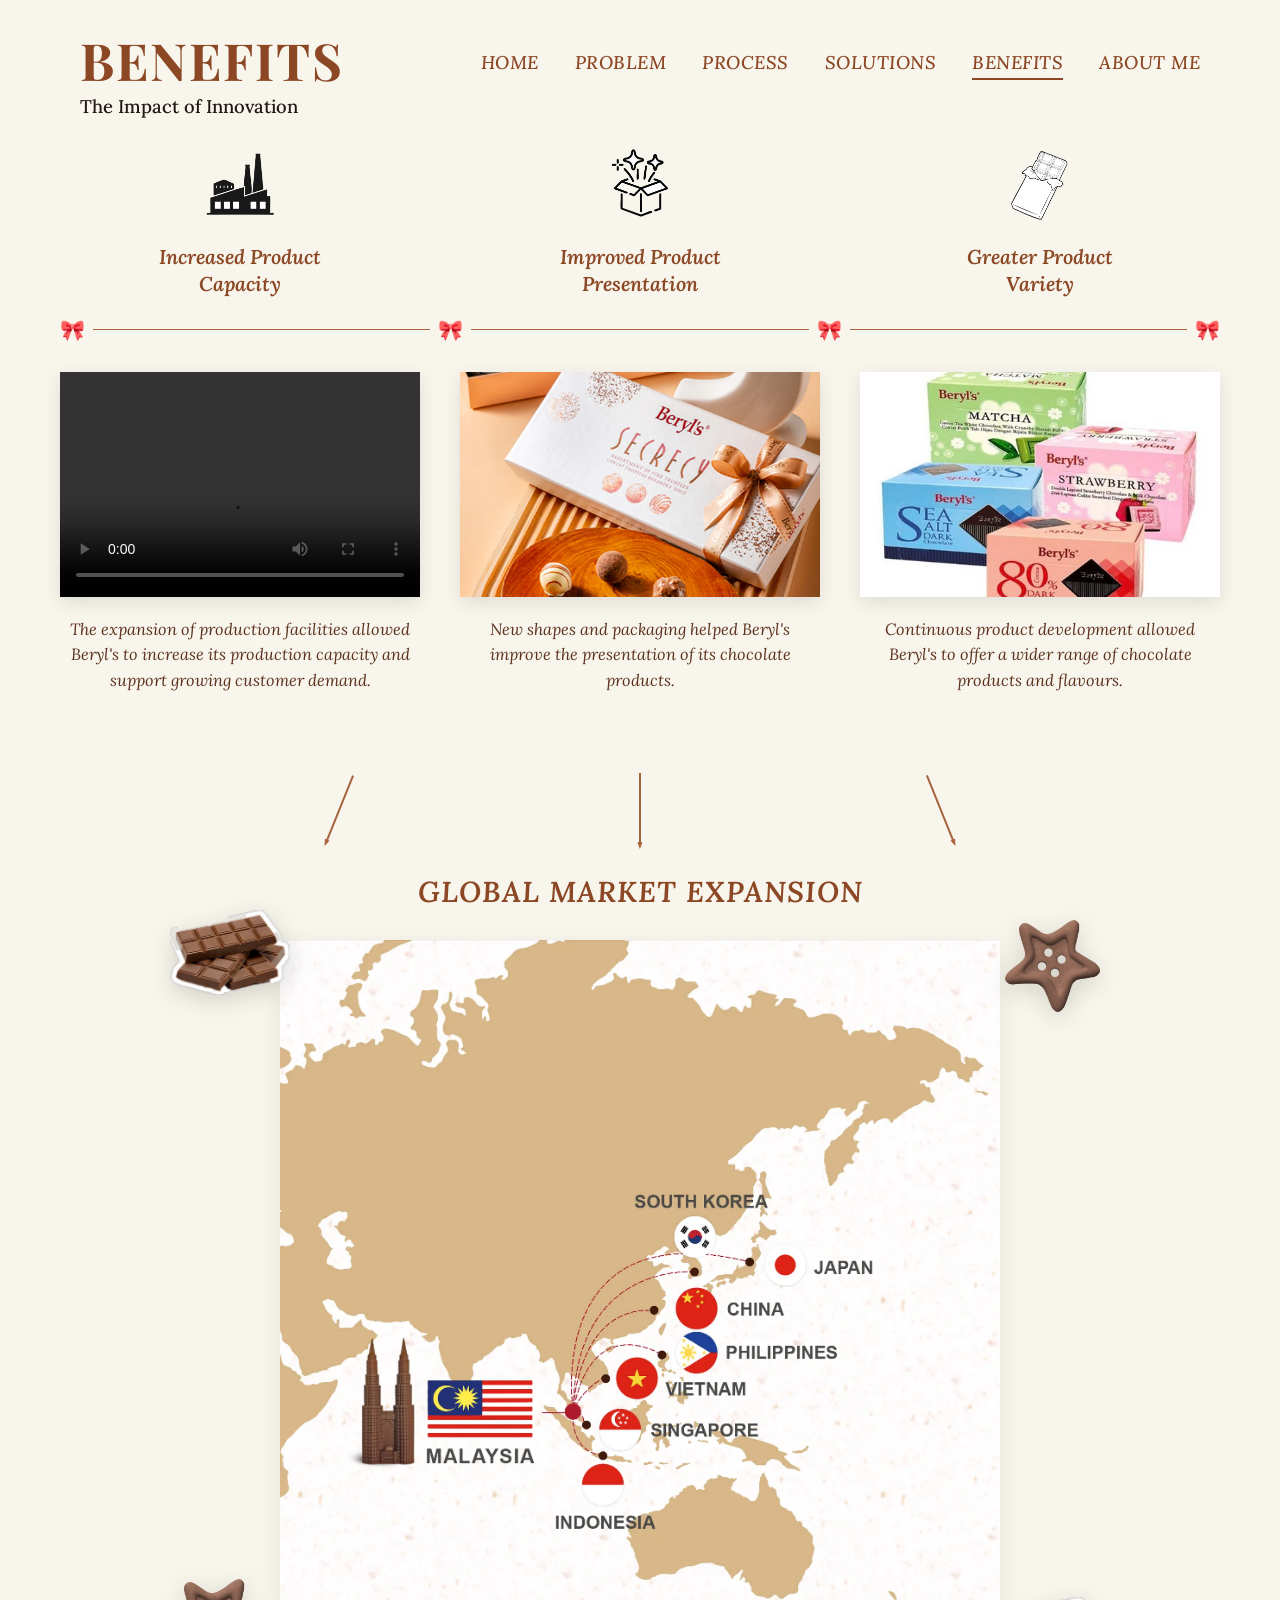
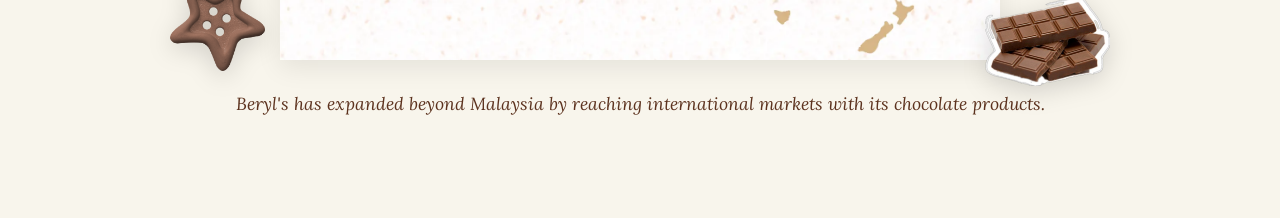
==== HTML/benefits.html @ 1ae6a7af "Add files via upload" ====
<!DOCTYPE html>
<html lang="en">
<head>
    <meta charset="UTF-8">
    <meta name="viewport" content="width=device-width, initial-scale=1.0">
    <title>Beryl's Chocolate - Benefits</title>
    <!-- Google Fonts -->
    <link rel="preconnect" href="https://fonts.googleapis.com">
    <link rel="preconnect" href="https://fonts.gstatic.com" crossorigin>
    <link href="https://fonts.googleapis.com/css2?family=Playfair+Display:ital,wght@0,600;0,700;1,600;1,700&family=Lora:ital,wght@0,400;0,500;1,400;1,500&display=swap" rel="stylesheet">
    
    <link rel="stylesheet" href="../CSS/style.css">
</head>
<body>

    
    <header class="header-container benefits-header">
        
        <div class="benefits-title-box">
            <h1 class="section-heading">BENEFITS</h1>
            <p class="section-subheading">The Impact of Innovation</p>
        </div>

        
        <nav class="navbar">
            <ul class="nav-links">
                <li><a href="HOME.html">HOME</a></li>
                <li><a href="problem.html">PROBLEM</a></li>
                <li><a href="process.html">PROCESS</a></li>
                <li><a href="solutions.html">SOLUTIONS</a></li>
                <li><a href="benefits.html" class="active">BENEFITS</a></li>
                <li><a href="about.html">ABOUT ME</a></li>
            </ul>
        </nav>
    </header>

    
    <main class="benefits-main">
        
        
        <section class="benefits-top-section">
            
            
            <div class="benefits-columns-header">
                
                <div class="benefit-col-header">
                    <div class="benefit-icon-box">
                        <img src="../ASSET/PHOTO/factory-01.png" alt="Factory Capacity Icon" onerror="this.src='images/icon-factory.png'">
                    </div>
                    <h2 class="benefit-title">Increased Product<br>Capacity</h2>
                </div>

                
                <div class="benefit-col-header">
                    <div class="benefit-icon-box">
                        <img src="../ASSET/PHOTO/box-01.png" alt="Packaging Presentation Icon" onerror="this.src='images/icon-box.png'">
                    </div>
                    <h2 class="benefit-title">Improved Product<br>Presentation</h2>
                </div>

                
                <div class="benefit-col-header">
                    <div class="benefit-icon-box">
                        <img src="../ASSET/PHOTO/choco bar-01.png" alt="Product Variety Icon" onerror="this.src='images/icon-chocolate.png'">
                    </div>
                    <h2 class="benefit-title">Greater Product<br>Variety</h2>
                </div>
            </div>

            
            <div class="bow-divider">
                <span class="bow-icon">🎀</span>
                <span class="bow-line"></span>
                <span class="bow-icon">🎀</span>
                <span class="bow-line"></span>
                <span class="bow-icon">🎀</span>
                <span class="bow-line"></span>
                <span class="bow-icon">🎀</span>
            </div>

           
            <div class="benefits-content-grid">
                
                
                <div class="benefit-media-card">
                   <div class="video-container">
                        <video controls style="width: 100%; height: 100%; object-fit: cover; display: block;">
                            <source src="../ASSET/VIDEO/Beryls Chocolate Factory Seri Kembangan.mp4" type="video/mp4">
                            Your browser does not support the video tag.
                        </video>
                    </div>
                    <div class="benefit-desc">
                        <p>The expansion of production facilities allowed Beryl's to increase its production capacity and support growing customer demand.</p>
                    </div>
                </div>

               
                <div class="benefit-media-card">
                    <div class="benefit-img-box" onclick="openModal(this)">
                        <img src="../ASSET/PHOTO/benefits-02.png" alt="Beryl's Secrecy Luxury Packaging" onerror="this.src='images/benefit-02.jpg'">
                    </div>
                    <div class="benefit-desc">
                        <p>New shapes and packaging helped Beryl's improve the presentation of its chocolate products.</p>
                    </div>
                </div>

                
                <div class="benefit-media-card">
                    <div class="benefit-img-box" onclick="openModal(this)">
                        <img src="../ASSET/PHOTO/flavour.jpg" alt="Beryl's Multi-flavour Products" onerror="this.src='images/benefit-03.jpg'">
                    </div>
                    <div class="benefit-desc">
                        <p>Continuous product development allowed Beryl's to offer a wider range of chocolate products and flavours.</p>
                    </div>
                </div>

            </div>
        </section>

        
        <section class="global-expansion-section">
            
            
            <div class="flow-arrows-container">
                <div class="arrow-line left-arrow"></div>
                <div class="arrow-line center-arrow"></div>
                <div class="arrow-line right-arrow"></div>
            </div>

            
            <h2 class="global-title">GLOBAL MARKET EXPANSION</h2>

           
            <div class="map-showcase-container">
                
                
                <div class="float-decor choc-top-left">
                    <img src="../ASSET/PHOTO/choco.png" alt="Chocolate Bar" onerror="this.src='images/choc-bars.png'">
                </div>

                
                <div class="float-decor choc-top-right">
                    <img src="../ASSET/PHOTO/star.png" alt="Chocolate Star" onerror="this.src='images/choc-star.png'">
                </div>

                
                <div class="map-wrapper" onclick="openModal(this)">
                    <img src="../ASSET/PHOTO/country involve.webp" alt="Beryl's Global Market Expansion Map" class="global-map-img" onerror="this.src='images/global-map.png'">
                </div>

                
                <div class="float-decor choc-bottom-left">
                    <img src="../ASSET/PHOTO/star.png" alt="Chocolate Star" onerror="this.src='images/choc-star.png'">
                </div>

               
                <div class="float-decor choc-bottom-right">
                    <img src="../ASSET/PHOTO/choco.png" alt="Chocolate Bar" onerror="this.src='images/choc-bars.png'">
                </div>
            </div>

            
            <div class="global-summary-desc">
                <p>Beryl's has expanded beyond Malaysia by reaching international markets with its chocolate products.</p>
            </div>
        </section>

    </main>

    
    <div id="imageModal" class="modal-overlay" onclick="closeModal(event)">
        <span class="modal-close" onclick="closeModal()">&times;</span>
        <div class="modal-content-wrapper">
            <img id="modalImg" class="modal-image" src="" alt="Full Preview">
            <p id="modalCaption" class="modal-caption"></p>
        </div>
    </div>

    
    <script>
        function openModal(boxElement) {
            const img = boxElement.querySelector('img');
            if (!img) return;
            const modal = document.getElementById('imageModal');
            const modalImg = document.getElementById('modalImg');
            const modalCaption = document.getElementById('modalCaption');
            
            modalImg.src = img.src;
            modalCaption.textContent = img.alt || '';
            modal.classList.add('active');
            document.body.style.overflow = 'hidden';
        }

        function closeModal(event) {
            if (!event || event.target.id === 'imageModal' || event.target.classList.contains('modal-close')) {
                const modal = document.getElementById('imageModal');
                modal.classList.remove('active');
                document.body.style.overflow = 'auto';
            }
        }

        document.addEventListener('keydown', function(e) {
            if (e.key === 'Escape') {
                closeModal();
            }
        });
    </script>

</body>
</html>
---- CSS/style.css ----
/* ==========================================
   HOME
   ========================================== */
* {
    margin: 0;
    padding: 0;
    box-sizing: border-box;
}

body {
    background-color: #F8F5EC; 
    color: #8C4724;            
    font-family: 'Lora', Georgia, serif;
    min-height: 100vh;
    overflow-x: hidden;
    position: relative;
}


.header-container {
    display: flex;
    justify-content: space-between;
    align-items: flex-start;
    padding: 30px 80px 10px 80px;
    position: relative;
    z-index: 10;
}


.brand-left-link {
    display: flex;
    flex-direction: column;
    align-items: center;
    text-decoration: none;
    cursor: pointer;
    transition: transform 0.25s ease;
}

.brand-left-link:hover {
    transform: translateY(-2px);
}

.logo-wrapper {
    width: 120px;
    height: 120px;
    display: flex;
    align-items: center;
    justify-content: center;
}

.brand-logo {
    width: 100%;
    height: 100%;
    object-fit: contain;
    filter: drop-shadow(0 4px 10px rgba(140, 71, 36, 0.08));
}

.history-guide {
    display: flex;
    flex-direction: column;
    align-items: center;
    margin-top: 2px;
}

.arrow-icon {
    font-size: 1.8rem;
    color: #8C4724;
    transform: rotate(-30deg) scaleX(-1);
    line-height: 1;
    margin-bottom: 2px;
}

.guide-text {
    font-family: 'Lora', serif;
    font-style: italic;
    font-size: 1.1rem;
    text-align: center;
    line-height: 1.25;
    color: #8C4724;
}


.navbar {
    margin-top: 20px;
}

.nav-links {
    display: flex;
    list-style: none;
    gap: 36px;
}

.nav-links li a {
    text-decoration: none;
    color: #8C4724;
    font-family: 'Lora', Georgia, serif;
    font-style: italic;
    font-size: 1.15rem;
    font-weight: 500;
    letter-spacing: 0.5px;
    position: relative;
    padding-bottom: 4px;
    transition: color 0.2s ease, opacity 0.2s ease;
}


.nav-links li a.active {
    border-bottom: 2px solid #8C4724;
}

.nav-links li a:hover {
    opacity: 0.75;
}


.home-main {
    max-width: 900px;
    margin: 0 auto;
    padding: 10px 20px 80px 20px;
    text-align: center;
    position: relative; 
}


.hero-title-container {
    margin-top: 5px;
    margin-bottom: 45px;
}

.hero-title {
    font-family: 'Playfair Display', Georgia, serif;
    font-style: italic;
    font-weight: 700;
    font-size: 4.8rem;
    letter-spacing: 2px;
    color: #8C4724;
    line-height: 1.12;
}

.hero-title span {
    display: block;
}


.intro-content {
    max-width: 820px;
    margin: 0 auto;
    display: flex;
    flex-direction: column;
    gap: 22px;
}

.intro-content p {
    font-family: 'Lora', Georgia, serif;
    font-size: 1.05rem;
    line-height: 1.7;
    color: #8C4724;
    text-align: center;
}


.floating-products {
    position: static; 
}

.floating-products .product-item {
    position: absolute;
    z-index: 20;
}

.floating-products .product-item a {
    display: block;
    cursor: pointer;
}

.floating-products .product-item img {
    display: block;
    width: 100%;
    height: auto;
    filter: drop-shadow(0 10px 20px rgba(0, 0, 0, 0.14));
    transition: transform 0.3s ease;
}

.floating-products .product-item:hover img {
    transform: translateY(-6px) scale(1.05);
}


.product-top-right {
    top: 30px;
    right: -220px;
    width: 300px;
}


.product-bottom-left {
    bottom: 50px;
    left: -200px;
    width: 300px;
}


.product-bottom-right {
    bottom: 20px;
    right: -220px;
    width: 300px;
}


.page-title-badge {
    position: relative;
    display: inline-flex;
    align-items: center;
    justify-content: center;
    padding: 8px 30px;
}

.badge-inner {
    border: 3px solid #221815;
    border-radius: 50% / 50%;
    padding: 10px 42px;
    position: relative;
    box-shadow: 0 0 0 2px #221815, 0 0 0 5px transparent;
}

.badge-inner::before {
    content: '';
    position: absolute;
    top: -5px;
    left: -8px;
    right: -8px;
    bottom: -5px;
    border: 2px solid #221815;
    border-radius: 55% / 45%;
    transform: rotate(-3deg);
    pointer-events: none;
}

.badge-inner::after {
    content: '';
    position: absolute;
    top: -3px;
    left: -5px;
    right: -5px;
    bottom: -3px;
    border: 2px solid #221815;
    border-radius: 48% / 52%;
    transform: rotate(2deg);
    pointer-events: none;
}

.badge-text {
    font-family: 'Lora', Georgia, serif;
    font-style: italic;
    font-size: 2.3rem;
    font-weight: 500;
    color: #8C4724;
    letter-spacing: 0.5px;
    position: relative;
    z-index: 2;
}

.problem-main {
    max-width: 1280px;
    margin: 0 auto;
    padding: 20px 40px 60px 40px;
}

.problem-grid {
    display: grid;
    grid-template-columns: repeat(3, 1fr);
    gap: 40px;
    align-items: start;
}

.problem-card {
    display: flex;
    flex-direction: column;
    align-items: center;
    text-align: center;
}

.problem-header-info {
    margin-bottom: 18px;
    min-height: 55px;
    display: flex;
    flex-direction: column;
    justify-content: flex-end;
}

.problem-number {
    font-family: 'Lora', Georgia, serif;
    font-size: 1.1rem;
    color: #221815;
    display: block;
    margin-bottom: 4px;
    font-weight: 500;
}

.problem-title {
    font-family: 'Lora', Georgia, serif;
    font-size: 1.05rem;
    font-weight: 600;
    color: #221815;
    letter-spacing: 0.5px;
    text-transform: uppercase;
}

.problem-img-box {
    width: 100%;
    aspect-ratio: 1 / 1;
    overflow: hidden;
    background-color: #ECE7DA;
    box-shadow: 0 6px 18px rgba(0, 0, 0, 0.08);
    transition: transform 0.3s ease, box-shadow 0.3s ease;
}

.problem-img-box:hover {
    transform: translateY(-5px);
    box-shadow: 0 10px 24px rgba(0, 0, 0, 0.12);
}

.problem-img-box img {
    width: 100%;
    height: 100%;
    object-fit: cover;
    display: block;
}

.problem-desc {
    margin-top: 18px;
    padding: 0 10px;
}

.problem-desc p {
    font-family: 'Lora', Georgia, serif;
    font-style: italic;
    font-size: 1.02rem;
    line-height: 1.55;
    color: #5C321E;
    text-align: center;
}


@media (max-width: 1400px) {
    .product-top-right {
        right: -150px;
        width: 145px;
    }
    .product-bottom-left {
        left: -140px;
        width: 130px;
    }
    .product-bottom-right {
        right: -150px;
        width: 140px;
    }
}

@media (max-width: 1150px) {
    .floating-products {
        display: flex;
        justify-content: center;
        align-items: center;
        gap: 30px;
        margin-top: 45px;
    }
    .product-top-right,
    .product-bottom-left,
    .product-bottom-right {
        position: static;
        width: 130px;
    }
}

@media (max-width: 992px) {
    .problem-grid {
        grid-template-columns: 1fr;
        max-width: 520px;
        margin: 0 auto;
        gap: 50px;
    }
}

@media (max-width: 768px) {
    .header-container {
        flex-direction: column;
        align-items: center;
        padding: 20px;
    }
    .navbar {
        margin-top: 15px;
    }
    .nav-links {
        gap: 16px;
        flex-wrap: wrap;
        justify-content: center;
    }
    .hero-title {
        font-size: 3.2rem;
    }
}
/* ==========================================
   PROBLEM 
   ========================================== */

.page-title-badge {
    position: relative;
    display: inline-flex;
    align-items: center;
    justify-content: center;
    padding: 8px 30px;
}


.badge-inner {
    border: 3px solid #221815;
    border-radius: 50% / 50%;
    padding: 10px 42px;
    position: relative;
    box-shadow: 0 0 0 2px #221815, 0 0 0 5px transparent;
}

.badge-inner::before {
    content: '';
    position: absolute;
    top: -5px;
    left: -8px;
    right: -8px;
    bottom: -5px;
    border: 2px solid #221815;
    border-radius: 55% / 45%;
    transform: rotate(-3deg);
    pointer-events: none;
}

.badge-inner::after {
    content: '';
    position: absolute;
    top: -3px;
    left: -5px;
    right: -5px;
    bottom: -3px;
    border: 2px solid #221815;
    border-radius: 48% / 52%;
    transform: rotate(2deg);
    pointer-events: none;
}

.badge-text {
    font-family: 'Lora', Georgia, serif;
    font-style: italic;
    font-size: 2.3rem;
    font-weight: 500;
    color: #8C4724;
    letter-spacing: 0.5px;
    position: relative;
    z-index: 2;
}


.problem-main {
    max-width: 1280px;
    margin: 0 auto;
    padding: 20px 40px 60px 40px;
}

.problem-grid {
    display: grid;
    grid-template-columns: repeat(3, 1fr);
    gap: 40px;
    align-items: start;
}


.problem-card {
    display: flex;
    flex-direction: column;
    align-items: center;
    text-align: center;
}


.problem-header-info {
    margin-bottom: 18px;
    min-height: 55px;
    display: flex;
    flex-direction: column;
    justify-content: flex-end;
}

.problem-number {
    font-family: 'Lora', Georgia, serif;
    font-size: 1.1rem;
    color: #221815;
    display: block;
    margin-bottom: 4px;
    font-weight: 500;
}

.problem-title {
    font-family: 'Lora', Georgia, serif;
    font-size: 1.05rem;
    font-weight: 600;
    color: #221815;
    letter-spacing: 0.5px;
    text-transform: uppercase;
}


.problem-img-box {
    width: 100%;
    aspect-ratio: 1 / 1; 
    overflow: hidden;
    background-color: #ECE7DA;
    box-shadow: 0 6px 18px rgba(0, 0, 0, 0.08);
    transition: transform 0.3s ease, box-shadow 0.3s ease;
}

.problem-img-box:hover {
    transform: translateY(-5px);
    box-shadow: 0 10px 24px rgba(0, 0, 0, 0.12);
}

.problem-img-box img {
    width: 100%;
    height: 100%;
    object-fit: cover;
    display: block;
}


.problem-desc {
    margin-top: 18px;
    padding: 0 10px;
}

.problem-desc p {
    font-family: 'Lora', Georgia, serif;
    font-style: italic;
    font-size: 1.02rem;
    line-height: 1.55;
    color: #5C321E;
    text-align: center;
}


@media (max-width: 992px) {
    .problem-grid {
        grid-template-columns: 1fr;
        max-width: 520px;
        margin: 0 auto;
        gap: 50px;
    }
}
/* ==========================================
   PROCESS 
   ========================================== */


.process-title-group {
    display: flex;
    flex-direction: column;
}

.page-main-title {
    font-family: 'Playfair Display', Georgia, serif;
    font-weight: 700;
    font-size: 4rem;
    letter-spacing: 1.5px;
    color: #8C4724;
    line-height: 1.1;
}

.page-subtitle {
    font-family: 'Lora', Georgia, serif;
    font-style: italic;
    font-size: 1.25rem;
    color: #5C321E;
    margin-top: 8px;
}


.process-main {
    max-width: 1280px;
    margin: 0 auto;
    padding: 30px 50px 80px 50px;
}


.process-steps-grid {
    display: grid;
    grid-template-columns: repeat(4, 1fr);
    gap: 30px;
    text-align: center;
    align-items: end;
}

.step-card {
    display: flex;
    flex-direction: column;
    align-items: center;
}


.step-icon {
    width: 65px;
    height: 65px;
    margin-bottom: 20px;
    display: flex;
    align-items: center;
    justify-content: center;
    transition: transform 0.3s ease;
}

.step-icon svg {
    width: 100%;
    height: 100%;
}

.step-card:hover .step-icon {
    transform: scale(1.12);
}

.step-title {
    font-family: 'Lora', Georgia, serif;
    font-size: 1.55rem;
    font-weight: 600;
    color: #8C4724;
    letter-spacing: 0.5px;
    margin-bottom: 12px;
}

.step-short-desc {
    font-family: 'Lora', Georgia, serif;
    font-size: 1.05rem;
    color: #221815;
    line-height: 1.4;
    min-height: 48px;
    display: flex;
    align-items: center;
    justify-content: center;
}


.process-divider-arrow {
    display: flex;
    align-items: center;
    margin: 35px 0 35px 0;
    position: relative;
}

.dotted-line {
    flex: 1;
    border-bottom: 3.5px dotted #221815;
    height: 0;
}

.arrow-head {
    font-size: 1.4rem;
    color: #221815;
    margin-left: 6px;
    line-height: 1;
    transform: translateY(-1px);
}


.process-details-grid {
    display: grid;
    grid-template-columns: repeat(4, 1fr);
    gap: 30px;
    text-align: center;
}

.detail-box {
    padding: 0 10px;
}

.detail-box p {
    font-family: 'Lora', Georgia, serif;
    font-style: italic;
    font-size: 1.05rem;
    line-height: 1.6;
    color: #5C321E;
}


.step-list {
    list-style: none;
    display: flex;
    flex-direction: column;
    gap: 10px;
}

.step-list li {
    font-family: 'Lora', Georgia, serif;
    font-style: italic;
    font-size: 1.05rem;
    line-height: 1.4;
    color: #5C321E;
}


@media (max-width: 1024px) {
    .page-main-title {
        font-size: 3.2rem;
    }
    .process-steps-grid,
    .process-details-grid {
        gap: 20px;
    }
}

@media (max-width: 768px) {
    .process-steps-grid,
    .process-details-grid {
        grid-template-columns: 1fr;
        gap: 40px;
    }
    .process-divider-arrow {
        display: none; 
    }
    .step-short-desc {
        min-height: auto;
    }
}
/* ==========================================
   SOLUTIONS
   ========================================== */


.solutions-header .page-title-text .section-heading {
    font-family: 'Playfair Display', Georgia, serif;
    font-size: 3.2rem;
    font-weight: 700;
    color: #8C4724;
    letter-spacing: 2px;
    line-height: 1;
    margin-top: 5px;
}


.solutions-main {
    max-width: 1280px;
    margin: 0 auto;
    padding: 10px 40px 60px 40px;
}

.solutions-grid {
    display: grid;
    grid-template-columns: repeat(3, 1fr);
    gap: 36px;
    align-items: stretch;
}


.solution-card {
    background-color: #E2D2BC;
    border-radius: 4px;
    position: relative;
    padding: 30px 24px 35px 24px;
    box-shadow: 0 8px 20px rgba(0, 0, 0, 0.08);
    transition: transform 0.3s ease, box-shadow 0.3s ease;
    display: flex;
    flex-direction: column;
}


.solution-card::before,
.solution-card::after {
    content: '';
    position: absolute;
    left: 0;
    right: 0;
    height: 8px;
    background-size: 16px 8px;
    background-repeat: repeat-x;
    pointer-events: none;
}

.solution-card::before {
    top: -4px;
    background-image: radial-gradient(circle at 8px 0px, #F8F5EC 6px, transparent 7px);
}

.solution-card::after {
    bottom: -4px;
    background-image: radial-gradient(circle at 8px 8px, #F8F5EC 6px, transparent 7px);
}

.solution-card:hover {
    transform: translateY(-6px);
    box-shadow: 0 14px 28px rgba(0, 0, 0, 0.12);
}

.card-inner {
    display: flex;
    flex-direction: column;
    height: 100%;
    align-items: center;
    text-align: center;
}


.solution-header-info {
    min-height: 65px;
    margin-bottom: 18px;
    display: flex;
    flex-direction: column;
    justify-content: flex-end;
    align-items: center;
}

.solution-number {
    font-family: 'Lora', Georgia, serif;
    font-size: 1.1rem;
    color: #221815;
    margin-bottom: 4px;
    font-weight: 500;
}

.solution-title {
    font-family: 'Lora', Georgia, serif;
    font-size: 1.1rem;
    font-weight: 600;
    color: #221815;
    letter-spacing: 0.3px;
    max-width: 260px;
    line-height: 1.35;
}


.solution-img-box {
    width: 100%;
    aspect-ratio: 1 / 1;
    overflow: hidden;
    background-color: #D6C3A9;
    box-shadow: 0 4px 12px rgba(0, 0, 0, 0.08);
    margin-bottom: 20px;
    cursor: zoom-in;
    position: relative;
}

.solution-img-box::after {
    content: '🔍 Click to view';
    position: absolute;
    bottom: 8px;
    right: 8px;
    background: rgba(34, 24, 21, 0.75);
    color: #F8F5EC;
    font-size: 0.75rem;
    padding: 3px 8px;
    border-radius: 4px;
    opacity: 0;
    transition: opacity 0.25s ease;
    pointer-events: none;
    font-family: sans-serif;
}

.solution-img-box:hover::after {
    opacity: 1;
}

.solution-img-box img {
    width: 100%;
    height: 100%;
    object-fit: cover;
    display: block;
    transition: transform 0.4s ease;
}

.solution-card:hover .solution-img-box img {
    transform: scale(1.03);
}


.solution-desc {
    margin-top: auto;
    padding: 0 5px;
}

.solution-desc p {
    font-family: 'Lora', Georgia, serif;
    font-style: italic;
    font-size: 1.02rem;
    line-height: 1.55;
    color: #4A2511;
    text-align: center;
}


.modal-overlay {
    position: fixed;
    top: 0;
    left: 0;
    width: 100vw;
    height: 100vh;
    background-color: rgba(25, 12, 6, 0.88);
    backdrop-filter: blur(6px);
    z-index: 9999;
    display: flex;
    align-items: center;
    justify-content: center;
    opacity: 0;
    visibility: hidden;
    transition: opacity 0.3s ease, visibility 0.3s ease;
    padding: 30px;
}

.modal-overlay.active {
    opacity: 1;
    visibility: visible;
}

.modal-content-wrapper {
    position: relative;
    max-width: 90vw;
    max-height: 90vh;
    display: flex;
    flex-direction: column;
    align-items: center;
}

.modal-image {
    max-width: 85vw;
    max-height: 78vh;
    object-fit: contain;
    border-radius: 6px;
    box-shadow: 0 16px 40px rgba(0, 0, 0, 0.5);
    transform: scale(0.9);
    transition: transform 0.3s cubic-bezier(0.175, 0.885, 0.32, 1.275);
    background-color: #fff;
}

.modal-overlay.active .modal-image {
    transform: scale(1);
}

.modal-caption {
    margin-top: 14px;
    color: #F8F5EC;
    font-family: 'Lora', Georgia, serif;
    font-style: italic;
    font-size: 1.05rem;
    text-align: center;
    letter-spacing: 0.5px;
}

.modal-close {
    position: absolute;
    top: 25px;
    right: 40px;
    color: #F8F5EC;
    font-size: 42px;
    font-weight: 300;
    cursor: pointer;
    line-height: 1;
    transition: transform 0.2s ease, color 0.2s ease;
    z-index: 10000;
}

.modal-close:hover {
    color: #E2D2BC;
    transform: scale(1.15) rotate(90deg);
}


@media (max-width: 992px) {
    .solutions-grid {
        grid-template-columns: 1fr;
        max-width: 520px;
        margin: 0 auto;
        gap: 45px;
    }
}
/* ==========================================
   BENEFITS
   ========================================== */


.benefits-header .benefits-title-box {
    display: flex;
    flex-direction: column;
    margin-top: 5px;
}

.benefits-header .section-heading {
    font-family: 'Playfair Display', Georgia, serif;
    font-size: 3.2rem;
    font-weight: 700;
    color: #8C4724;
    letter-spacing: 2px;
    line-height: 1;
    margin-bottom: 8px;
}

.benefits-header .section-subheading {
    font-family: 'Lora', Georgia, serif;
    font-size: 1.15rem;
    color: #221815;
    font-weight: 500;
}


.benefits-main {
    max-width: 1240px;
    margin: 0 auto;
    padding: 10px 40px 100px 40px;
}


.benefits-top-section {
    margin-bottom: 60px;
}

.benefits-columns-header {
    display: grid;
    grid-template-columns: repeat(3, 1fr);
    gap: 40px;
    align-items: flex-end;
    margin-bottom: 20px;
}

.benefit-col-header {
    display: flex;
    flex-direction: column;
    align-items: center;
    text-align: center;
}

.benefit-icon-box {
    width: 110px;
    height: 90px;
    display: flex;
    align-items: center;
    justify-content: center;
    margin-bottom: 15px;
}

.benefit-icon-box img {
    max-width: 100%;
    max-height: 100%;
    object-fit: contain;
}

.benefit-title {
    font-family: 'Lora', Georgia, serif;
    font-style: italic;
    font-size: 1.25rem;
    font-weight: 600;
    color: #8C4724;
    line-height: 1.35;
    text-align: center;
}


.bow-divider {
    display: flex;
    align-items: center;
    justify-content: space-between;
    margin: 15px 0 30px 0;
    position: relative;
}

.bow-line {
    flex: 1;
    height: 1.5px;
    background-color: #A6633C;
    margin: 0 8px;
}

.bow-icon {
    font-size: 1.25rem;
    color: #4A2511;
}


.benefits-content-grid {
    display: grid;
    grid-template-columns: repeat(3, 1fr);
    gap: 40px;
    align-items: start;
}

.benefit-media-card {
    display: flex;
    flex-direction: column;
    align-items: center;
    text-align: center;
}


.video-container {
    width: 100%;
    aspect-ratio: 16 / 10;
    background-color: #000;
    overflow: hidden;
    box-shadow: 0 6px 18px rgba(0, 0, 0, 0.1);
    margin-bottom: 20px;
}

.video-container iframe {
    width: 100%;
    height: 100%;
    display: block;
}


.benefit-img-box {
    width: 100%;
    aspect-ratio: 16 / 10;
    overflow: hidden;
    background-color: #ECE7DA;
    box-shadow: 0 6px 18px rgba(0, 0, 0, 0.1);
    margin-bottom: 20px;
    cursor: zoom-in;
    position: relative;
}

.benefit-img-box img {
    width: 100%;
    height: 100%;
    object-fit: cover;
    display: block;
    transition: transform 0.3s ease;
}

.benefit-img-box:hover img {
    transform: scale(1.04);
}

.benefit-desc p {
    font-family: 'Lora', Georgia, serif;
    font-style: italic;
    font-size: 1.02rem;
    line-height: 1.55;
    color: #5C321E;
    text-align: center;
}


.global-expansion-section {
    position: relative;
    text-align: center;
    padding-top: 20px;
}


.flow-arrows-container {
    display: flex;
    justify-content: space-around;
    max-width: 900px;
    margin: 0 auto 30px auto;
    height: 70px;
    position: relative;
}

.arrow-line {
    width: 1.5px;
    height: 100%;
    background-color: #A6633C;
    position: relative;
}

.arrow-line::after {
    content: '▼';
    position: absolute;
    bottom: -10px;
    left: 50%;
    transform: translateX(-50%) scaleX(0.7);
    font-size: 0.75rem;
    color: #A6633C;
}

.left-arrow {
    transform: rotate(22deg);
}

.center-arrow {
    transform: rotate(0deg);
}

.right-arrow {
    transform: rotate(-22deg);
}


.global-title {
    font-family: 'Lora', Georgia, serif;
    font-style: italic;
    font-size: 1.8rem;
    font-weight: 600;
    color: #8C4724;
    letter-spacing: 1px;
    margin-bottom: 30px;
}


.map-showcase-container {
    position: relative;
    max-width: 720px;
    margin: 0 auto 30px auto;
}

.map-wrapper {
    width: 100%;
    background-color: #F3EBDD;
    box-shadow: 0 8px 24px rgba(0, 0, 0, 0.08);
    overflow: hidden;
    cursor: zoom-in;
}

.global-map-img {
    width: 100%;
    height: auto;
    display: block;
    transition: transform 0.3s ease;
}

.map-wrapper:hover .global-map-img {
    transform: scale(1.02);
}


.float-decor {
    position: absolute;
    z-index: 5;
    transition: transform 0.3s ease;
}

.float-decor img {
    max-width: 100%;
    height: auto;
    filter: drop-shadow(0 6px 12px rgba(0, 0, 0, 0.15));
}

.float-decor:hover {
    transform: scale(1.1) rotate(5deg);
}

.choc-top-left {
    top: -30px;
    left: -110px;
    width: 120px;
}

.choc-top-right {
    top: -20px;
    right: -100px;
    width: 95px;
}

.choc-bottom-left {
    bottom: -15px;
    left: -110px;
    width: 95px;
}

.choc-bottom-right {
    bottom: -30px;
    right: -110px;
    width: 125px;
}


.global-summary-desc {
    max-width: 850px;
    margin: 0 auto;
}

.global-summary-desc p {
    font-family: 'Lora', Georgia, serif;
    font-style: italic;
    font-size: 1.1rem;
    line-height: 1.6;
    color: #5C321E;
}


@media (max-width: 992px) {
    .benefits-columns-header,
    .benefits-content-grid {
        grid-template-columns: 1fr;
        gap: 30px;
    }
    .flow-arrows-container {
        display: none;
    }
    .choc-top-left, .choc-top-right, .choc-bottom-left, .choc-bottom-right {
        display: none;
    }
}
/* ==========================================
   ABOUT ME 
   ========================================== */


.about-header .about-title-box {
    display: flex;
    flex-direction: column;
    margin-top: 5px;
}

.about-header .section-heading {
    font-family: 'Playfair Display', Georgia, serif;
    font-size: 3.2rem;
    font-weight: 700;
    color: #8C4724;
    letter-spacing: 2px;
    line-height: 1;
    margin-bottom: 8px;
}

.about-header .section-subheading {
    font-family: 'Lora', Georgia, serif;
    font-size: 1.15rem;
    color: #221815;
    font-weight: 500;
}


.about-main {
    max-width: 1240px;
    margin: 0 auto;
    padding: 15px 40px 100px 40px;
}


.about-top-section {
    display: grid;
    grid-template-columns: 480px 1fr;
    gap: 50px;
    align-items: start;
    margin-bottom: 60px;
}


.creator-photo-col {
    display: flex;
    flex-direction: column;
    align-items: center;
}

.photo-frame-wrapper {
    position: relative;
    padding-top: 15px;
    width: 100%;
}


.washi-tape {
    position: absolute;
    top: 0px;
    left: 28%;
    width: 140px;
    height: 32px;
    background-color: #8C6A53;
    background-image: radial-gradient(#F8F5EC 20%, transparent 20%);
    background-size: 8px 8px;
    opacity: 0.9;
    transform: rotate(-2deg);
    z-index: 10;
    box-shadow: 0 2px 6px rgba(0,0,0,0.15);
}

.creator-photo-box {
    width: 100%;
    aspect-ratio: 4 / 3;
    overflow: hidden;
    background-color: #ECE7DA;
    box-shadow: 0 8px 24px rgba(0, 0, 0, 0.12);
    cursor: zoom-in;
}

.creator-photo-box img {
    width: 100%;
    height: 100%;
    object-fit: cover;
    display: block;
    transition: transform 0.3s ease;
}

.creator-photo-box:hover img {
    transform: scale(1.03);
}

.creator-quote {
    margin-top: 20px;
    text-align: center;
    padding: 0 10px;
}

.creator-quote p {
    font-family: 'Lora', Georgia, serif;
    font-style: italic;
    font-size: 1.05rem;
    line-height: 1.5;
    color: #5C321E;
}


.student-info-col {
    position: relative;
    padding-top: 10px;
}

.info-title-row {
    display: flex;
    align-items: center;
    gap: 12px;
    margin-bottom: 25px;
    border-bottom: 2px solid #8C4724;
    padding-bottom: 8px;
}

.mascot-top-icon {
    width: 45px;
    height: 45px;
    object-fit: contain;
}

.info-heading {
    font-family: 'Lora', Georgia, serif;
    font-style: italic;
    font-size: 1.5rem;
    font-weight: 600;
    color: #8C4724;
    letter-spacing: 0.5px;
}

.info-list {
    display: flex;
    flex-direction: column;
    gap: 16px;
}

.info-list p {
    font-family: 'Lora', Georgia, serif;
    font-style: italic;
    font-size: 1.1rem;
    color: #221815;
    line-height: 1.4;
}

.info-label {
    font-weight: 600;
    color: #4A2511;
    font-style: normal;
}

.mascot-bottom-box {
    position: absolute;
    right: 20px;
    bottom: -30px;
    width: 90px;
}

.mascot-bottom-img {
    width: 100%;
    height: auto;
    filter: drop-shadow(0 6px 12px rgba(0,0,0,0.15));
}


.about-bottom-section {
    display: flex;
    flex-direction: column;
    gap: 50px;
}

.bottom-row {
    display: grid;
    grid-template-columns: 1fr 1fr;
    gap: 40px;
    align-items: center;
}


.about-stamp-card {
    background-color: #E2D2BC;
    border-radius: 4px;
    position: relative;
    padding: 30px;
    box-shadow: 0 8px 20px rgba(0, 0, 0, 0.08);
}

.about-stamp-card::before,
.about-stamp-card::after {
    content: '';
    position: absolute;
    left: 0;
    right: 0;
    height: 8px;
    background-size: 16px 8px;
    background-repeat: repeat-x;
    pointer-events: none;
}

.about-stamp-card::before {
    top: -4px;
    background-image: radial-gradient(circle at 8px 0px, #F8F5EC 6px, transparent 7px);
}

.about-stamp-card::after {
    bottom: -4px;
    background-image: radial-gradient(circle at 8px 8px, #F8F5EC 6px, transparent 7px);
}


.intro-card-inner {
    border: 2px solid #5C3278;
    padding: 20px 24px;
    background-color: transparent;
}

.intro-card-inner p {
    font-family: 'Lora', Georgia, serif;
    font-style: italic;
    font-size: 1.15rem;
    line-height: 1.65;
    color: #221815;
    text-align: center;
}


.music-player-widget {
    background-color: #38393D;
    border-radius: 28px;
    padding: 18px 25px 22px 25px;
    box-shadow: 0 12px 30px rgba(0, 0, 0, 0.25);
    color: #FFFFFF;
    max-width: 520px;
    margin: 0 auto;
    width: 100%;
}

.player-header {
    display: flex;
    justify-content: center;
    align-items: center;
    position: relative;
    margin-bottom: 12px;
}

.device-name {
    font-family: -apple-system, BlinkMacSystemFont, "Segoe UI", Roboto, sans-serif;
    font-size: 0.9rem;
    font-weight: 500;
    color: #ECECEC;
}

.airplay-icon {
    position: absolute;
    right: 5px;
    font-size: 1.1rem;
    color: #A0A0A0;
}

.player-body {
    display: flex;
    align-items: center;
    gap: 20px;
}

.album-art-box {
    width: 135px;
    height: 110px;
    background-color: #FFFFFF;
    padding: 5px;
    border-radius: 6px;
    box-shadow: 0 4px 10px rgba(0,0,0,0.3);
    flex-shrink: 0;
    cursor: pointer;
    transition: transform 0.2s ease;
}

.album-art-box:hover {
    transform: scale(1.04);
}

.album-art-box img {
    width: 100%;
    height: 100%;
    object-fit: cover;
    display: block;
}

.player-controls {
    flex: 1;
    display: flex;
    flex-direction: column;
    gap: 10px;
}


.progress-bar-container {
    display: flex;
    flex-direction: column;
    gap: 4px;
    cursor: pointer;
}

.progress-bar {
    width: 100%;
    height: 4px;
    background-color: #55565B;
    border-radius: 2px;
    overflow: hidden;
}

.progress-fill {
    height: 100%;
    background-color: #D1D1D6;
    transition: width 0.1s linear;
}

.time-labels {
    display: flex;
    justify-content: space-between;
    font-size: 0.72rem;
    color: #8E8E93;
    font-family: sans-serif;
}


.control-buttons {
    display: flex;
    justify-content: center;
    align-items: center;
    gap: 24px;
}

.control-buttons button {
    background: none;
    border: none;
    color: #FFFFFF;
    font-size: 1.3rem;
    cursor: pointer;
    transition: transform 0.15s ease, opacity 0.15s ease;
    user-select: none;
}

.control-buttons button:hover {
    transform: scale(1.18);
    opacity: 0.85;
}


.volume-slider-container {
    display: flex;
    align-items: center;
    gap: 8px;
}

.vol-icon {
    font-size: 0.8rem;
    color: #8E8E93;
    cursor: pointer;
    user-select: none;
}

.volume-range {
    flex: 1;
    -webkit-appearance: none;
    appearance: none;
    height: 4px;
    background: #55565B;
    border-radius: 2px;
    outline: none;
    cursor: pointer;
}

.volume-range::-webkit-slider-thumb {
    -webkit-appearance: none;
    appearance: none;
    width: 10px;
    height: 10px;
    background: #FFFFFF;
    border-radius: 50%;
    cursor: pointer;
}


.contact-me-block {
    text-align: center;
}

.contact-title {
    font-family: 'Lora', Georgia, serif;
    font-style: italic;
    font-size: 1.4rem;
    color: #4A2511;
    display: inline-block;
    border-bottom: 2px solid #8C4724;
    padding-bottom: 4px;
    margin-bottom: 14px;
}

.contact-labels {
    display: flex;
    justify-content: center;
    gap: 20px;
    font-family: 'Lora', Georgia, serif;
    font-style: italic;
    font-size: 0.95rem;
    color: #4A2511;
    margin-bottom: 15px;
}

.contact-icons-row {
    display: flex;
    justify-content: center;
    align-items: center;
    gap: 25px;
}

.social-icon-link {
    width: 50px;
    height: 50px;
    display: inline-block;
    transition: transform 0.25s ease;
}

.social-icon-link img {
    width: 100%;
    height: 100%;
    object-fit: contain;
}

.social-icon-link:hover {
    transform: translateY(-4px) scale(1.12);
}


.hobbies-heading {
    font-family: 'Lora', Georgia, serif;
    font-size: 1.25rem;
    font-weight: 600;
    color: #221815;
    text-align: center;
    margin-bottom: 18px;
}

.hobbies-content {
    display: flex;
    flex-direction: column;
    gap: 14px;
}

.hobbies-content p {
    font-family: 'Lora', Georgia, serif;
    font-size: 1.05rem;
    color: #221815;
    line-height: 1.5;
}


@media (max-width: 992px) {
    .about-top-section,
    .bottom-row {
        grid-template-columns: 1fr;
        gap: 40px;
    }
    .mascot-bottom-box {
        position: static;
        margin-top: 20px;
    }
}
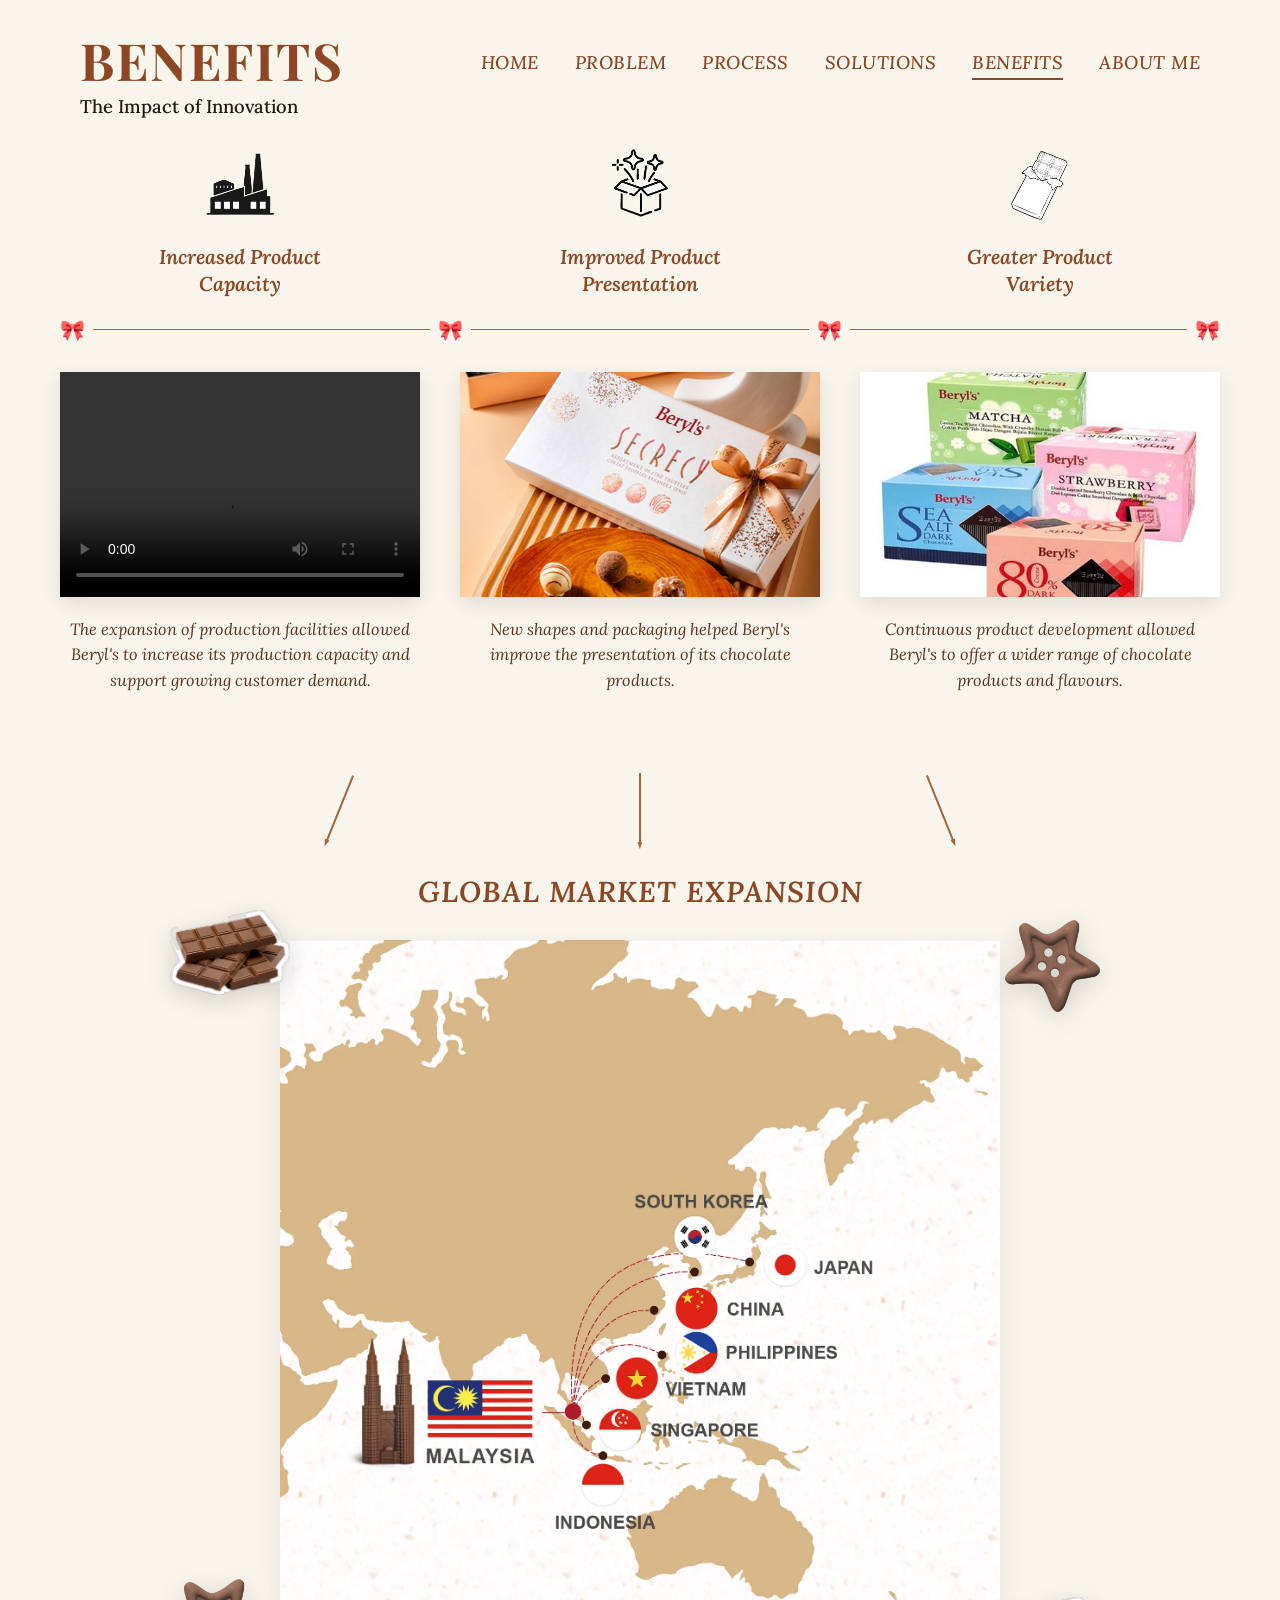
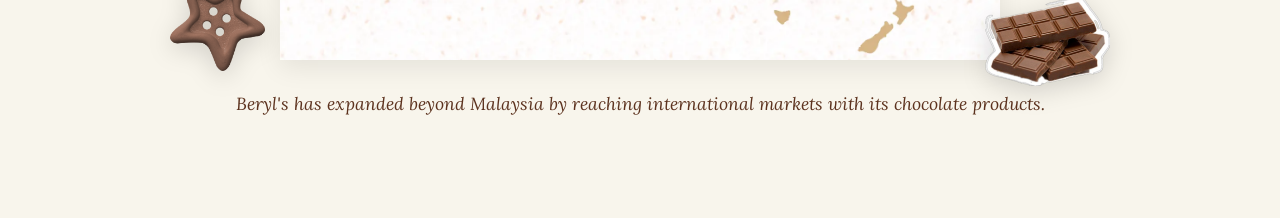
==== commit bf50a7d9: "Update benefits.html" ====
--- a/HTML/benefits.html
+++ b/HTML/benefits.html
@@ -24,7 +24,7 @@
         
         <nav class="navbar">
             <ul class="nav-links">
-                <li><a href="HOME.html">HOME</a></li>
+                <li><a href="index.html">HOME</a></li>
                 <li><a href="problem.html">PROBLEM</a></li>
                 <li><a href="process.html">PROCESS</a></li>
                 <li><a href="solutions.html">SOLUTIONS</a></li>
@@ -207,4 +207,4 @@
     </script>
 
 </body>
-</html>+</html>
